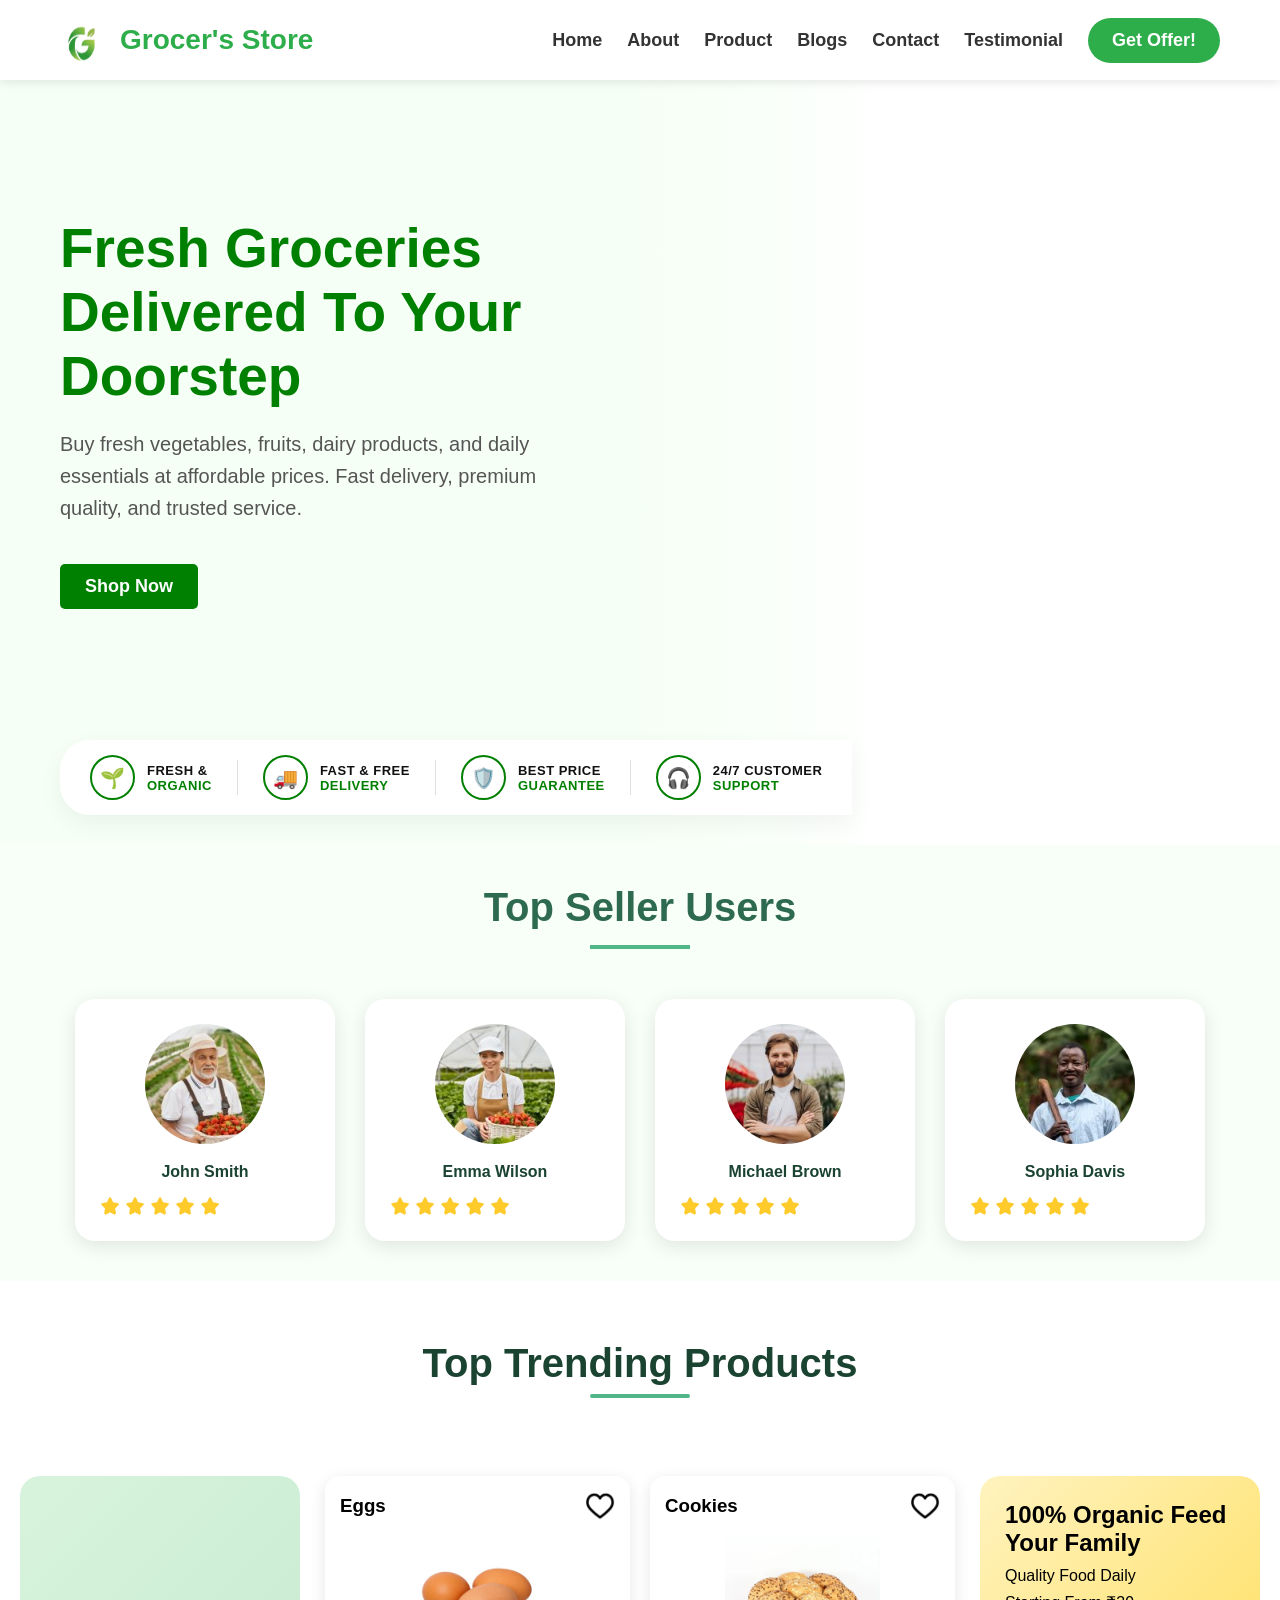
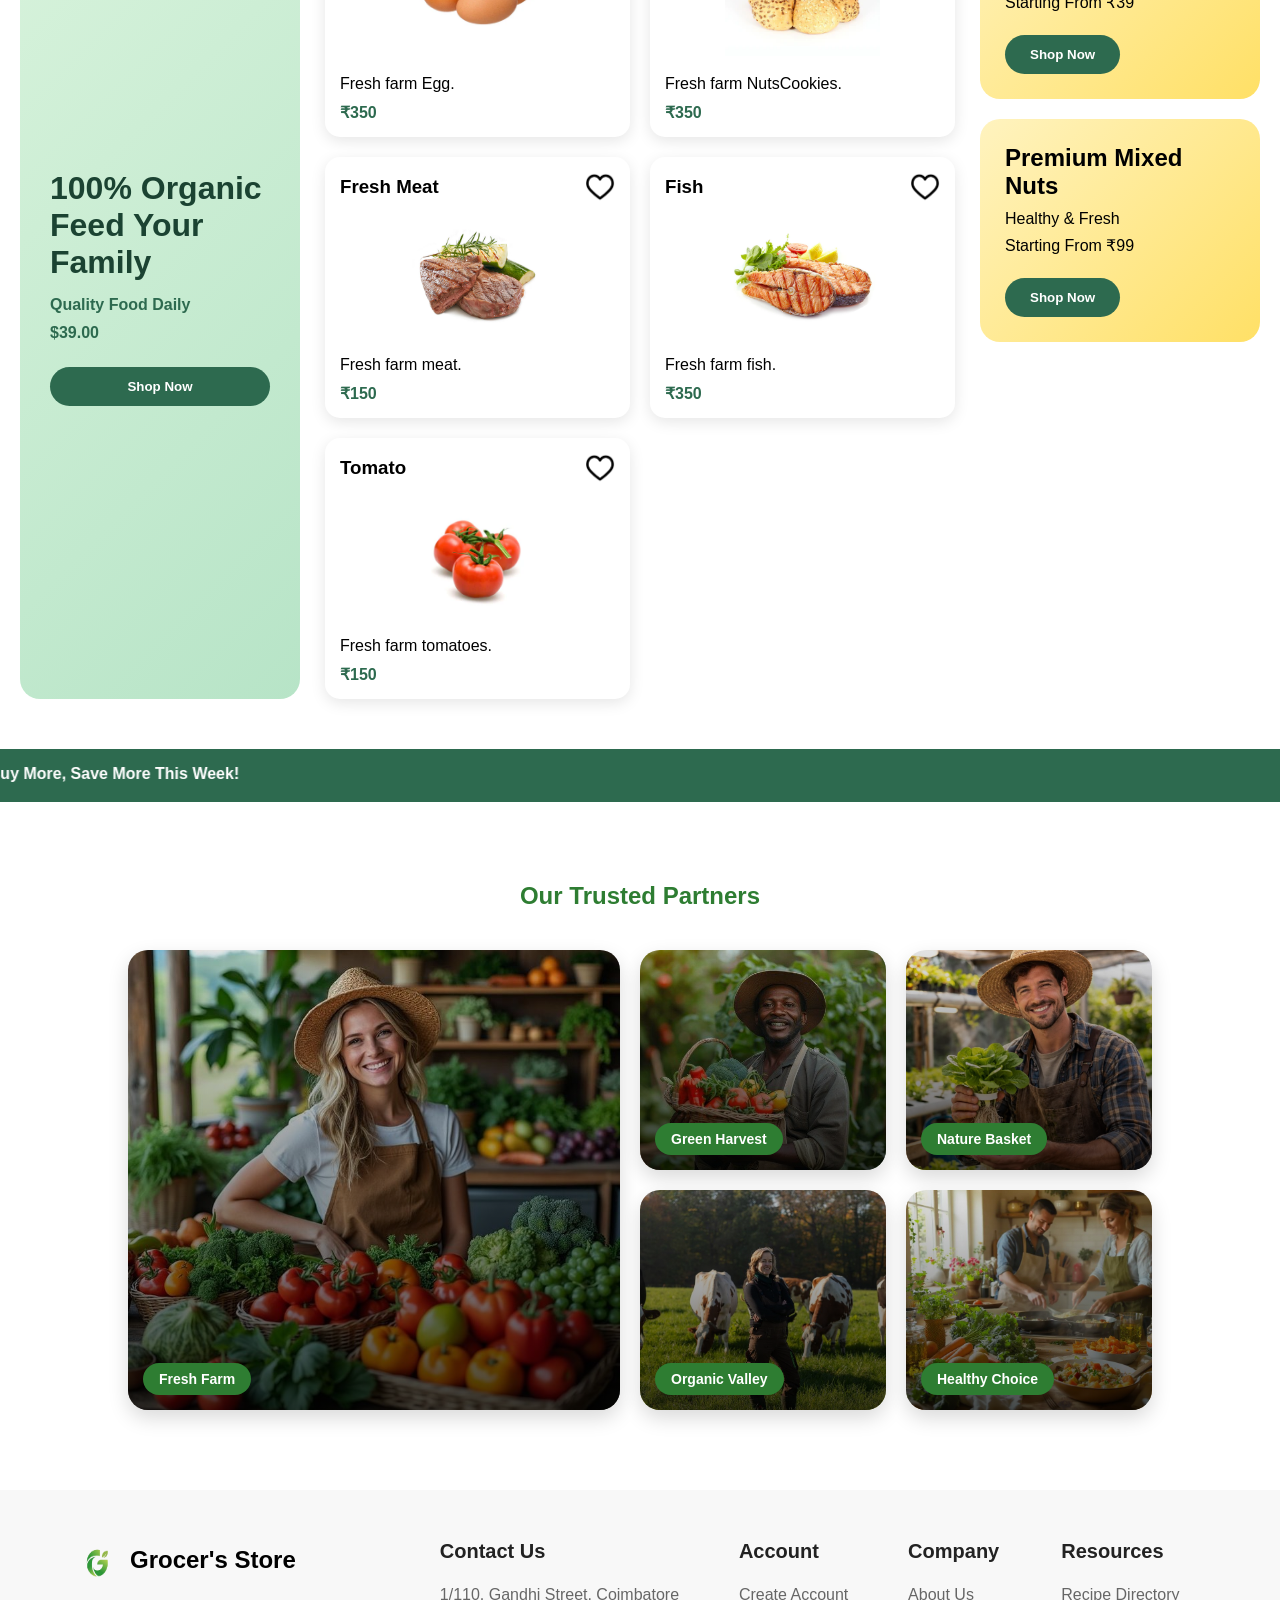
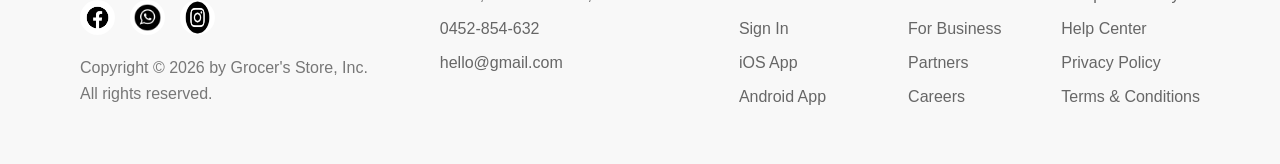
==== index.html @ a4f0f4b3 "first commit" ====
<!DOCTYPE html>
<html lang="en">
<head>
    <meta charset="UTF-8">
    <meta name="viewport" content="width=device-width, initial-scale=1.0">
    <title>Grocer's Store - Fresh Groceries</title>
    <link rel="stylesheet" href="./home.css">
    <link rel="icon" href="./images/logo.png">
    <link href="https://unpkg.com/aos@2.3.1/dist/aos.css" rel="stylesheet">
    <link rel="stylesheet" href="https://cdnjs.cloudflare.com/ajax/libs/animate.css/4.1.1/animate.min.css"/>
</head>
<body>

    <div class="container1">
        <div class="row1">
            <img src="./images/logo.png" alt="Logo">
            <div class="logoText">Grocer's Store</div>
        </div>

        <div class="row2">
            <a href="#home">Home</a>
            <a href="about.html">About</a>
            <a href="product.html">Product</a>
            <a href="./blog.html">Blogs</a>
            <a href="./contact.html">Contact</a>
            <a href="./testimonial.html">Testimonial</a>
            <a href="./offer.html" class="order-btn">Get Offer!</a>
        </div>
    </div>

    <section class="home" id="home">
        <div class="home-content">
            <h1 class="animate__animated animate__zoomIn">Fresh Groceries Delivered To Your Doorstep</h1>
            <p class="animate__animated animate__zoomIn">
                Buy fresh vegetables, fruits, dairy products, and daily essentials
                at affordable prices. Fast delivery, premium quality, and trusted service.
            </p>
            <button class="shop-btn animate__animated animate__zoomIn">Shop Now</button>
        </div>

        <div class="features-container animate__animated animate__zoomIn">
            <div class="feature-item">
                <div class="feature-icon">🌱</div>
                <div class="feature-text">
                    <h3>FRESH &</h3>
                    <p>ORGANIC</p>
                </div>
            </div>

            <div class="feature-divider"></div>

            <div class="feature-item">
                <div class="feature-icon">🚚</div>
                <div class="feature-text">
                    <h3>FAST & FREE</h3>
                    <p>DELIVERY</p>
                </div>
            </div>

            <div class="feature-divider"></div>

            <div class="feature-item">
                <div class="feature-icon">🛡️</div>
                <div class="feature-text">
                    <h3>BEST PRICE</h3>
                    <p>GUARANTEE</p>
                </div>
            </div>

            <div class="feature-divider"></div>

            <div class="feature-item">
                <div class="feature-icon">🎧</div>
                <div class="feature-text">
                    <h3>24/7 CUSTOMER</h3>
                    <p>SUPPORT</p>
                </div>
            </div>
        </div>
    </section>

    <section class="topSeller" data-aos="fade-up" data-aos-anchor-placement="top-bottom">
        <h2>Top Seller Users</h2>
        <hr>

        <div class="cards animate__animated animate__heartBeat">
            <div class="topSellerCard">
                <img src="./images/cropped-team_1.jpg" alt="John">
                <h4>John Smith</h4>
                <span>
                    <img src="./images/star.png" alt="star"><img src="./images/star.png" alt="star"><img src="./images/star.png" alt="star"><img src="./images/star.png" alt="star"><img src="./images/star.png" alt="star">
                </span>
            </div>

            <div class="topSellerCard">
                <img src="./images/cropped-team_2.jpg" alt="Emma">
                <h4>Emma Wilson</h4>
                <span>
                    <img src="./images/star.png" alt="star"><img src="./images/star.png" alt="star"><img src="./images/star.png" alt="star"><img src="./images/star.png" alt="star"><img src="./images/star.png" alt="star">
                </span>
            </div>

            <div class="topSellerCard">
                <img src="./images/cropped-team_3.jpg" alt="Michael">
                <h4>Michael Brown</h4>
                <span>
                    <img src="./images/star.png" alt="star"><img src="./images/star.png" alt="star"><img src="./images/star.png" alt="star"><img src="./images/star.png" alt="star"><img src="./images/star.png" alt="star">
                </span>
            </div>

            <div class="topSellerCard">
                <img src="./images/cropped-team_5.jpg" alt="Sophia">
                <h4>Sophia Davis</h4>
                <span>
                    <img src="./images/star.png" alt="star"><img src="./images/star.png" alt="star"><img src="./images/star.png" alt="star"><img src="./images/star.png" alt="star"><img src="./images/star.png" alt="star">
                </span>
            </div>
        </div>
    </section>

    <div class="trendingTitle" data-aos="fade-up" data-aos-anchor-placement="top-bottom">Top trending products</div>

    <section class="grid" data-aos="fade-up" data-aos-anchor-placement="top-bottom">
        <div>
           <h4>100% Organic Feed Your Family</h4>
           <span>Quality Food Daily</span>
           <span>$39.00</span>
           <button>Shop Now</button>
        </div>

        <div>
            <div class="productCards">
                <div class="card">
                    <div class="cardHeader">
                        <h3>Eggs</h3>
                        <img src="./images/like.png" alt="wishlist" width="30">
                    </div>
                    <img src="./images/egg.webp" alt="Eggs" class="productImg">
                    <p>Fresh farm Egg.</p>
                    <h4>₹350</h4>
                </div>
                
                <div class="card">
                    <div class="cardHeader">
                        <h3>Cookies</h3>
                        <img src="./images/like.png" alt="wishlist" width="30">
                    </div>
                    <img src="./images/NutsCookies.webp" alt="Cookies" class="productImg">
                    <p>Fresh farm NutsCookies.</p>
                    <h4>₹350</h4>
                </div>
                
                <div class="card">
                    <div class="cardHeader">
                        <h3>Fresh Meat</h3>
                        <img src="./images/like.png" alt="wishlist" width="30">
                    </div>
                    <img src="./images/meat.webp" alt="Meat" class="productImg">
                    <p>Fresh farm meat.</p>
                    <h4>₹150</h4>
                </div>
                
                <div class="card">
                    <div class="cardHeader">
                        <h3>Fish</h3>
                        <img src="./images/like.png" alt="wishlist" width="30">
                    </div>
                    <img src="./images/fish.webp" alt="Fish" class="productImg">
                    <p>Fresh farm fish.</p>
                    <h4>₹350</h4>
                </div>
                
                <div class="card">
                    <div class="cardHeader">
                        <h3>Tomato</h3>
                        <img src="./images/like.png" alt="wishlist" width="30">
                    </div>
                    <img src="./images/Tomato1.webp" alt="Tomato" class="productImg">
                    <p>Fresh farm tomatoes.</p>
                    <h4>₹150</h4>
                </div>
            </div>
        </div>

        <div>
            <div class="offerBanner offer1">
                <h4>100% Organic Feed Your Family</h4>
                <span>Quality Food Daily</span>
                <span>Starting From ₹39</span>
                <button>Shop Now</button>
            </div>

            <div class="offerBanner offer2">
                <h4>Premium Mixed Nuts</h4>
                <span>Healthy & Fresh</span>
                <span>Starting From ₹99</span>
                <button>Shop Now</button>
            </div>
        </div>
    </section>

    <section class="offerTicker">
        <marquee scrollamount="10" direction="right">
             ✦ Get 20% OFF on Fresh Vegetables | ✦ Free Delivery on Orders Above ₹999 | ✦ Daily Fresh Dairy Products Available | ✦ Buy More, Save More This Week!
        </marquee>
    </section>

   <section class="partners" data-aos="fade-up" data-aos-anchor-placement="top-bottom">
    <h2>Our Trusted Partners</h2>

    <div class="partnerGrid">

        <div class="partnerCard large">
            <img src="./images/farm1.jpg" alt="">
            <div class="badge"> Fresh Farm</div>
        </div>

        <div class="partnerCard">
            <img src="./images/farm4.jpg" alt="">
            <div class="badge"> Green Harvest</div>
        </div>

        <div class="partnerCard">
            <img src="./images/farm2.jpg" alt="">
            <div class="badge"> Nature Basket</div>
        </div>

        <div class="partnerCard">
            <img src="./images/farm3.jpg" alt="">
            <div class="badge"> Organic Valley</div>
        </div>

        <div class="partnerCard">
            <img src="./images/farm5.jpg" alt="">
            <div class="badge"> Healthy Choice</div>
        </div>

    </div>
</section>

    <section class="foot">
        <div>
            <div class="footerLogo">
                <img src="./images/logo.png" alt="App Logo" width="40" height="40">
                <span>Grocer's Store</span>
            </div>
            <div class="groupLogo">
                <img src="./images/fb.jpg" alt="Facebook">
                <img src="./images/wa.jpg" alt="WhatsApp">
                <img src="./images/insta.jpg" alt="Instagram">
            </div>
            <div class="copyright">
                Copyright © 2026 by Grocer's Store, Inc. All rights reserved.
            </div>
        </div>

        <div class="footer-content">
            <h3>Contact Us</h3>
            <ul>
                <li>1/110, Gandhi Street, Coimbatore</li>
                <li>0452-854-632</li>
                <li>hello@gmail.com</li>
            </ul>
        </div>

        <div class="footer-content">
            <h3>Account</h3>
            <ul>
                <li>Create Account</li>
                <li>Sign In</li>
                <li>iOS App</li>
                <li>Android App</li>
            </ul>
        </div>

        <div class="footer-content">
            <h3>Company</h3>
            <ul>
                <li id="about">About Us</li>
                <li id="business">For Business</li>
                <li id="partners">Partners</li>
                <li id="careers">Careers</li>
            </ul>
        </div>

        <div class="footer-content">
            <h3>Resources</h3>
            <ul>
                <li>Recipe Directory</li>
                <li>Help Center</li>
                <li>Privacy Policy</li>
                <li>Terms & Conditions</li>
            </ul>
        </div>
    </section>

    <script src="https://unpkg.com/aos@2.3.1/dist/aos.js"></script>
    <script>
        AOS.init({
            duration: 1000,
            once: true      
        });
    </script>
</body>
</html>
---- home.css ----
*{
            margin:0;
            padding:0;
            box-sizing:border-box;
        }

        body{
            font-family:Arial, Helvetica, sans-serif;
        }

        /* Navbar */

       .container1{
    display: flex;
    justify-content: space-between;
    align-items: center;
    padding: 15px 60px;
    background-color: white;
    box-shadow: 0 2px 10px rgba(0,0,0,0.1);
    position: sticky;
    top: 0;
    z-index: 1000;
}

.row1{
    display: flex;
    align-items: center;
    gap: 10px;
}

.row1 img{
    width: 50px;
    height: 50px;
}

.logoText{
    font-size: 28px;
    font-weight: bold;
    color: #2EAD4B;
}

.row2{
    display: flex;
    align-items: center;
    gap: 25px;
}

/* Navigation Links */

.row2 a{
    text-decoration: none;
    color: #333;
    font-size: 18px;
    font-weight: 600;
    transition: .3s;
}

.row2 a:hover{
    color: #2EAD4B;
}
 
.order-btn{
    padding: 12px 24px;
    background: #2EAD4B;
    color: white !important;
    border-radius: 30px;
    font-size: 16px;
    font-weight: 600;
    transition: .3s;
}

.order-btn:hover{
    background: #23893a;
    color: white !important;
    transform: translateY(-2px);
}
/* home section */
.home {
    position: relative;
    display: flex;
    align-items: center;
    padding: 80px 60px 140px 60px;
    min-height: 85vh;
    background: linear-gradient(to right, 
        #f5fff5 0%, 
        #f5fff5 45%, 
        rgba(245, 255, 245, 0.8) 55%, 
        transparent 70%
    ), 
    url('./images/homeBackgroundImages.png') no-repeat right center;
    background-size: cover;
}

.home-content {
    width: 45%; 
    z-index: 2;
    margin-bottom: 40px;
}

.home-content h1 {
    font-size: 55px;
    color: green;
    margin-bottom: 20px;
    font-weight: 700;
}

.home-content p {
    font-size: 20px;
    line-height: 1.6;
    color: #555;
    margin-bottom: 25px;
}

.shop-btn {
    padding: 12px 25px;
    background-color: green;
    color: white;
    border: none;
    border-radius: 5px;
    font-size: 18px;
    cursor: pointer;
    transition: background-color 0.3s ease;
}

.shop-btn:hover {
    background-color: darkgreen;
}

/* --- Features Bar Styles --- */
.features-container {
    position: absolute;
    bottom: 30px;
    left: 60px;
    display: flex;
    align-items: center;
    background: rgba(255, 255, 255, 0.85); 
    backdrop-filter: blur(5px);
    border-radius: 30px 0 0 30px; 
    padding: 15px 30px;
    box-shadow: 0 8px 24px rgba(0, 0, 0, 0.05);
    z-index: 3;
}

.feature-item {
    display: flex;
    align-items: center;
    gap: 12px;
}

.feature-icon {
    width: 45px;
    height: 45px;
    border: 2px solid green;
    border-radius: 50%;
    display: flex;
    justify-content: center;
    align-items: center;
    font-size: 20px;
    color: green;
    background-color: #fff;
}

.feature-text h3 {
    font-size: 13px;
    font-weight: 800;
    color: #111;
    margin: 0;
    letter-spacing: 0.5px;
}

.feature-text p {
    font-size: 13px;
    font-weight: 600;
    color: green;
    margin: 0;
    letter-spacing: 0.5px;
}

.feature-divider {
    width: 1px;
    height: 35px;
    background-color: #e0e0e0;
    margin: 0 25px;
}

/*  Responsive Adjustments */
@media (max-width: 991px) {
    .home {
        padding: 60px 20px;
        justify-content: center;
        text-align: center;
        flex-direction: column;
        background: linear-gradient(to bottom, 
            rgba(245, 255, 245, 0.95) 0%, 
            rgba(245, 255, 245, 0.85) 80%, 
            rgba(245, 255, 245, 0.5) 100%
        ), 
        url('./images/homeBackgroundImages.png') no-repeat center center;
    }
    
    .home-content {
        width: 100%;
        max-width: 600px;
    }

    .features-container {
        position: static;
        margin-top: 40px;
        flex-wrap: wrap;
        justify-content: center;
        gap: 20px;
        border-radius: 15px;
        padding: 20px;
    }

    .feature-divider {
        display: none; 
    }
}/* Top seller Section  */
.topSeller{
    padding: 40px 20px;
    text-align: center;
    background: #f8fff8;
}

.topSeller h2{
    font-size: 2.5rem;
    color: #2d6a4f;
    margin-bottom: 15px;
}

.topSeller hr{
    width: 100px;
    height: 4px;
    border: none;
    background: #52b788;
    margin: 0 auto 50px;
}

.cards{
    display: flex;
    justify-content: center;
    gap: 30px;
    flex-wrap: wrap;
}

.topSellerCard{
    width: 260px;
    background: white;
    padding: 25px;
    border-radius: 20px;
    box-shadow: 0 5px 20px rgba(0,0,0,0.1);
    transition: 0.3s;
}

.topSellerCard:hover{
    transform: translateY(-10px);
}

.topSellerCard img{
    width: 120px;
    height: 120px;
    border-radius: 50%;
    object-fit: cover;
}

.topSellerCard h4{
    margin: 15px 0;
    color: #1b4332;
}

.topSellerCard span{
    display: flex;
    flex-direction: row;
    gap: 5px;
}

.topSellerCard span img{
    width: 20px;
    height: 20px;
}

/* trending products */
.grid{
    display: grid;
    grid-template-columns: 280px 1fr 280px;
    gap: 25px;
    padding: 50px 20px;
    max-width: 1400px;
    margin: auto;
}

/* Left Banner */
.grid > div:first-child{
    background: linear-gradient(135deg,#d8f3dc,#b7e4c7);
    border-radius: 20px;
    padding: 30px;
    display: flex;
    flex-direction: column;
    justify-content: center;
}

.grid > div:first-child h4{
    font-size: 2rem;
    color: #1b4332;
    margin-bottom: 15px;
}

.grid > div:first-child span{
    display: block;
    margin-bottom: 10px;
    color: #2d6a4f;
    font-weight: 600;
}

/* Product Grid */
.productCards{
    display: grid;
    grid-template-columns: repeat(auto-fit,minmax(220px,1fr));
    gap: 20px;
}

.card{
    background: white;
    border-radius: 15px;
    padding: 15px;
    box-shadow: 0 4px 15px rgba(0,0,0,.1);
    transition: .3s;
}

.card:hover{
    transform: translateY(-5px);
}

.cardHeader{
    display: flex;
    justify-content: space-between;
    align-items: center;
}

.productImg{
    width: 100%;
    height: 120px;
    object-fit: contain;
    margin: 15px 0;
}

.card h4{
    color: #2d6a4f;
    margin-top: 10px;
}

/* Right Offers */
.grid > div:last-child{
    display: flex;
    flex-direction: column;
    gap: 20px;
}

.grid > div:last-child > div{
    background: linear-gradient(135deg,#fff3bf,#ffe066);
    padding: 25px;
    border-radius: 20px;
}

.grid > div:last-child h4{
    font-size: 1.5rem;
    margin-bottom: 10px;
}

.grid > div:last-child span{
    display: block;
    margin-bottom: 8px;
}

/* Buttons */
button{
    margin-top: 15px;
    padding: 12px 25px;
    border: none;
    background: #2d6a4f;
    color: white;
    border-radius: 30px;
    cursor: pointer;
    font-weight: 600;
}

button:hover{
    background: #40916c;
}

.trendingTitle{
    font-size: 2.5rem;
    font-weight: 700;
    color: #1b4332;
    text-align: center;
    margin: 60px 0 40px;
    position: relative;
    text-transform: capitalize;
}

.trendingTitle::after{
    content: "";
    width: 100px;
    height: 4px;
    background: #52b788;
    position: absolute;
    bottom: -12px;
    left: 50%;
    transform: translateX(-50%);
    border-radius: 10px;
}

/* Responsive */
@media(max-width:1200px){
    .grid{
        grid-template-columns: 1fr;
    }
}


/* co-partner design */
.offerTicker{
    background: #2d6a4f;
    color: white;
    padding: 15px 0;
    font-size: 1rem;
    font-weight: 600;
}

.partners{
    padding:80px 10%;
}

.partners h2{
    text-align:center;
    margin-bottom:40px;
    color:#2e7d32;
}

.partnerGrid{
    display:grid;
    grid-template-columns:2fr 1fr 1fr;
    grid-template-rows:220px 220px;
    gap:20px;
}

.partnerCard{
    position:relative;
    overflow:hidden;
    border-radius:20px;
    box-shadow:0 8px 20px rgba(0,0,0,.15);
    cursor:pointer;
}

.partnerCard.large{
    grid-row:span 2;
}

.partnerCard img{
    width:100%;
    height:100%;
    object-fit:cover;
    transition:.4s;
}

.partnerCard:hover img{
    transform:scale(1.08);
}

.partnerCard::before{
    content:"";
    position:absolute;
    inset:0;
    background:linear-gradient(
        to top,
        rgba(0,0,0,.7),
        rgba(0,0,0,.1)
    );
}

.badge{
    position:absolute;
    bottom:15px;
    left:15px;
    background:#2e7d32;
    color:white;
    padding:8px 16px;
    border-radius:30px;
    font-size:14px;
    font-weight:600;
    z-index:2;
}

@media(max-width:768px){
    .partnerGrid{
        grid-template-columns:1fr;
        grid-template-rows:auto;
    }

    .partnerCard,
    .partnerCard.large{
        height:250px;
        grid-row:auto;
    }
}
/* Footer */

.foot{
    display: flex;
    justify-content: space-between;
    flex-wrap: wrap;
    gap: 40px;
    padding: 50px 80px;
    background-color: #f8f8f8;
}

.footerLogo{
    display: flex;
    align-items: center;
    gap: 10px;
    font-size: 24px;
    font-weight: bold;
    margin-bottom: 20px;
}

.groupLogo{
    display: flex;
    gap: 15px;
    margin-bottom: 20px;
}

.groupLogo img{
    width: 35px;
    height: 35px;
    border-radius: 50%;
    cursor: pointer;
    transition: .3s;
}

.groupLogo img:hover{
    transform: scale(1.1);
}

.footer-content h3{
    margin-bottom: 15px;
    font-size: 20px;
    color: #222;
}

.footer-content ul{
    padding: 0;
}

.footer-content ul li{
    list-style: none;
    padding: 8px 0;
    color: #666;
    cursor: pointer;
    transition: .3s;
}

.footer-content ul li:hover{
    color: #2EAD4B;
}

.copyright{
    color: #777;
    max-width: 300px;
    line-height: 1.6;
}

hr{
    border: none;
    border-top: 1px solid #ddd;
    margin-top: 50px;
}
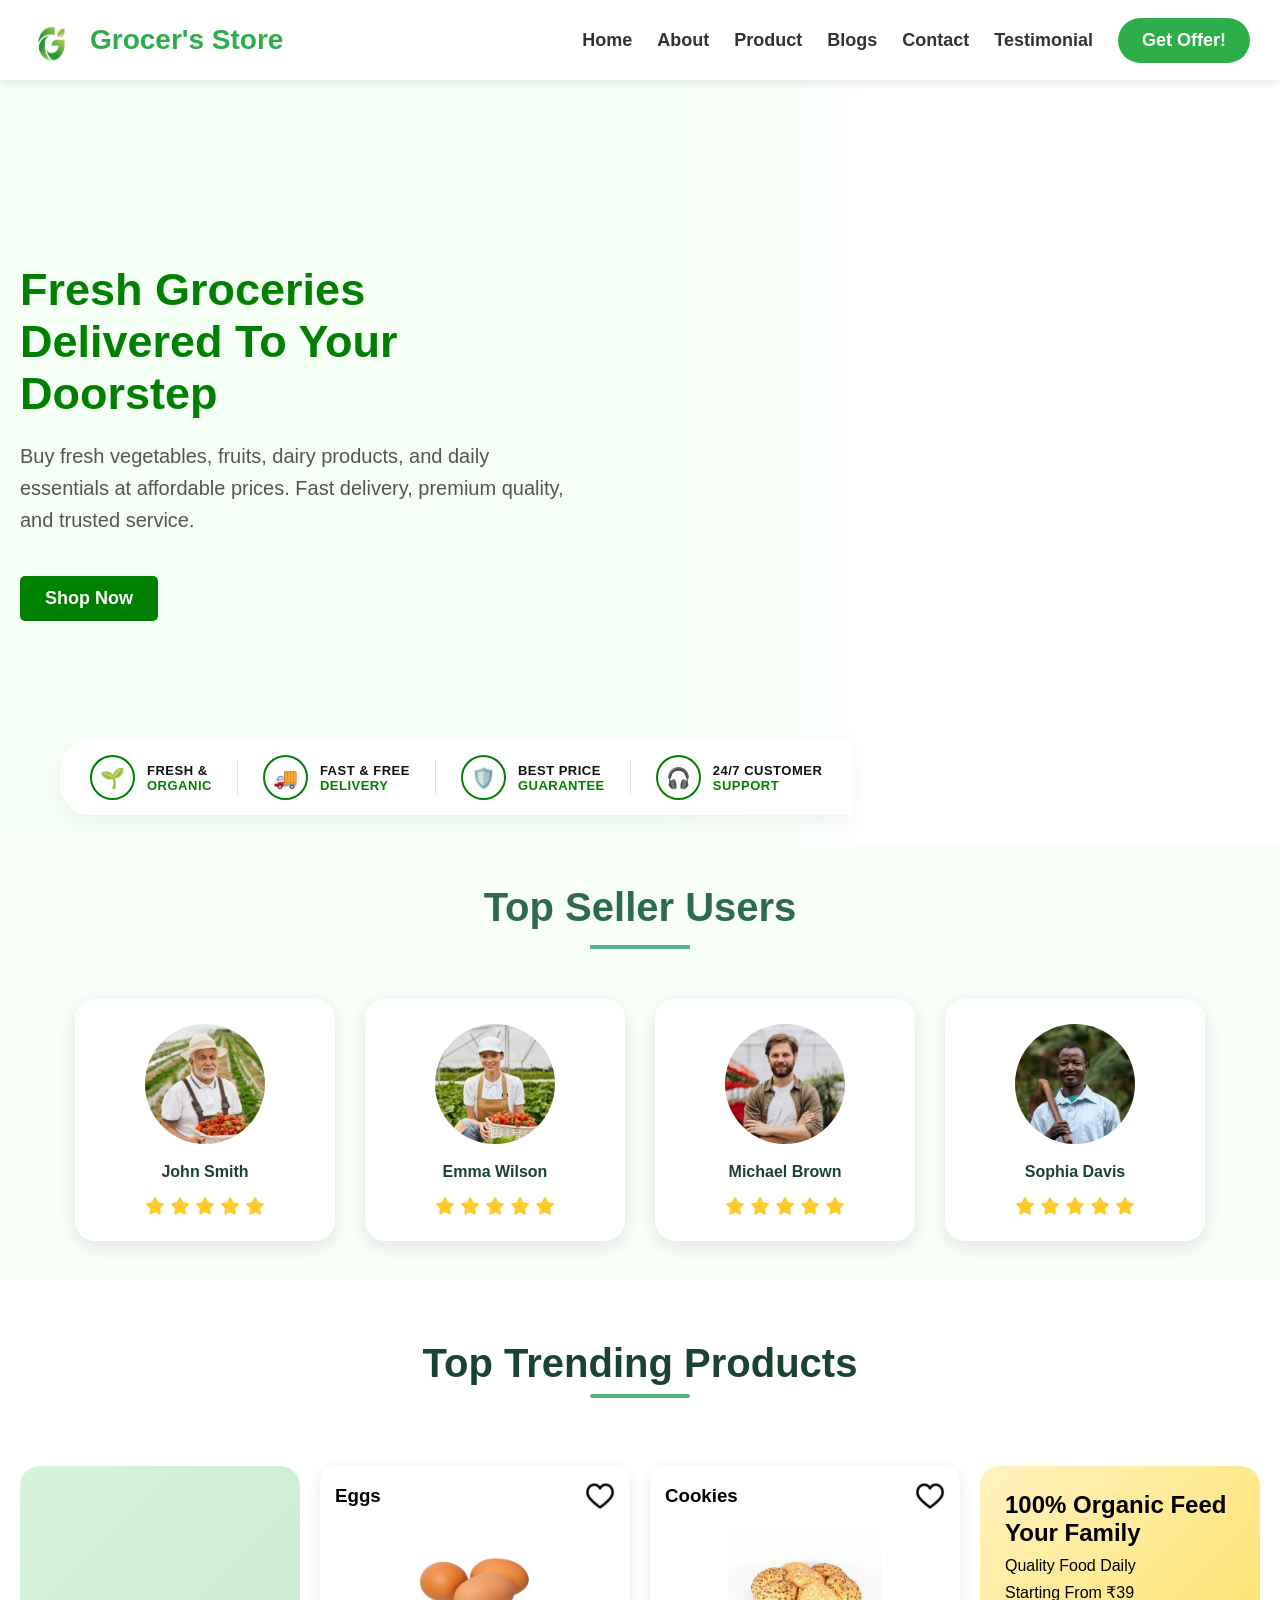
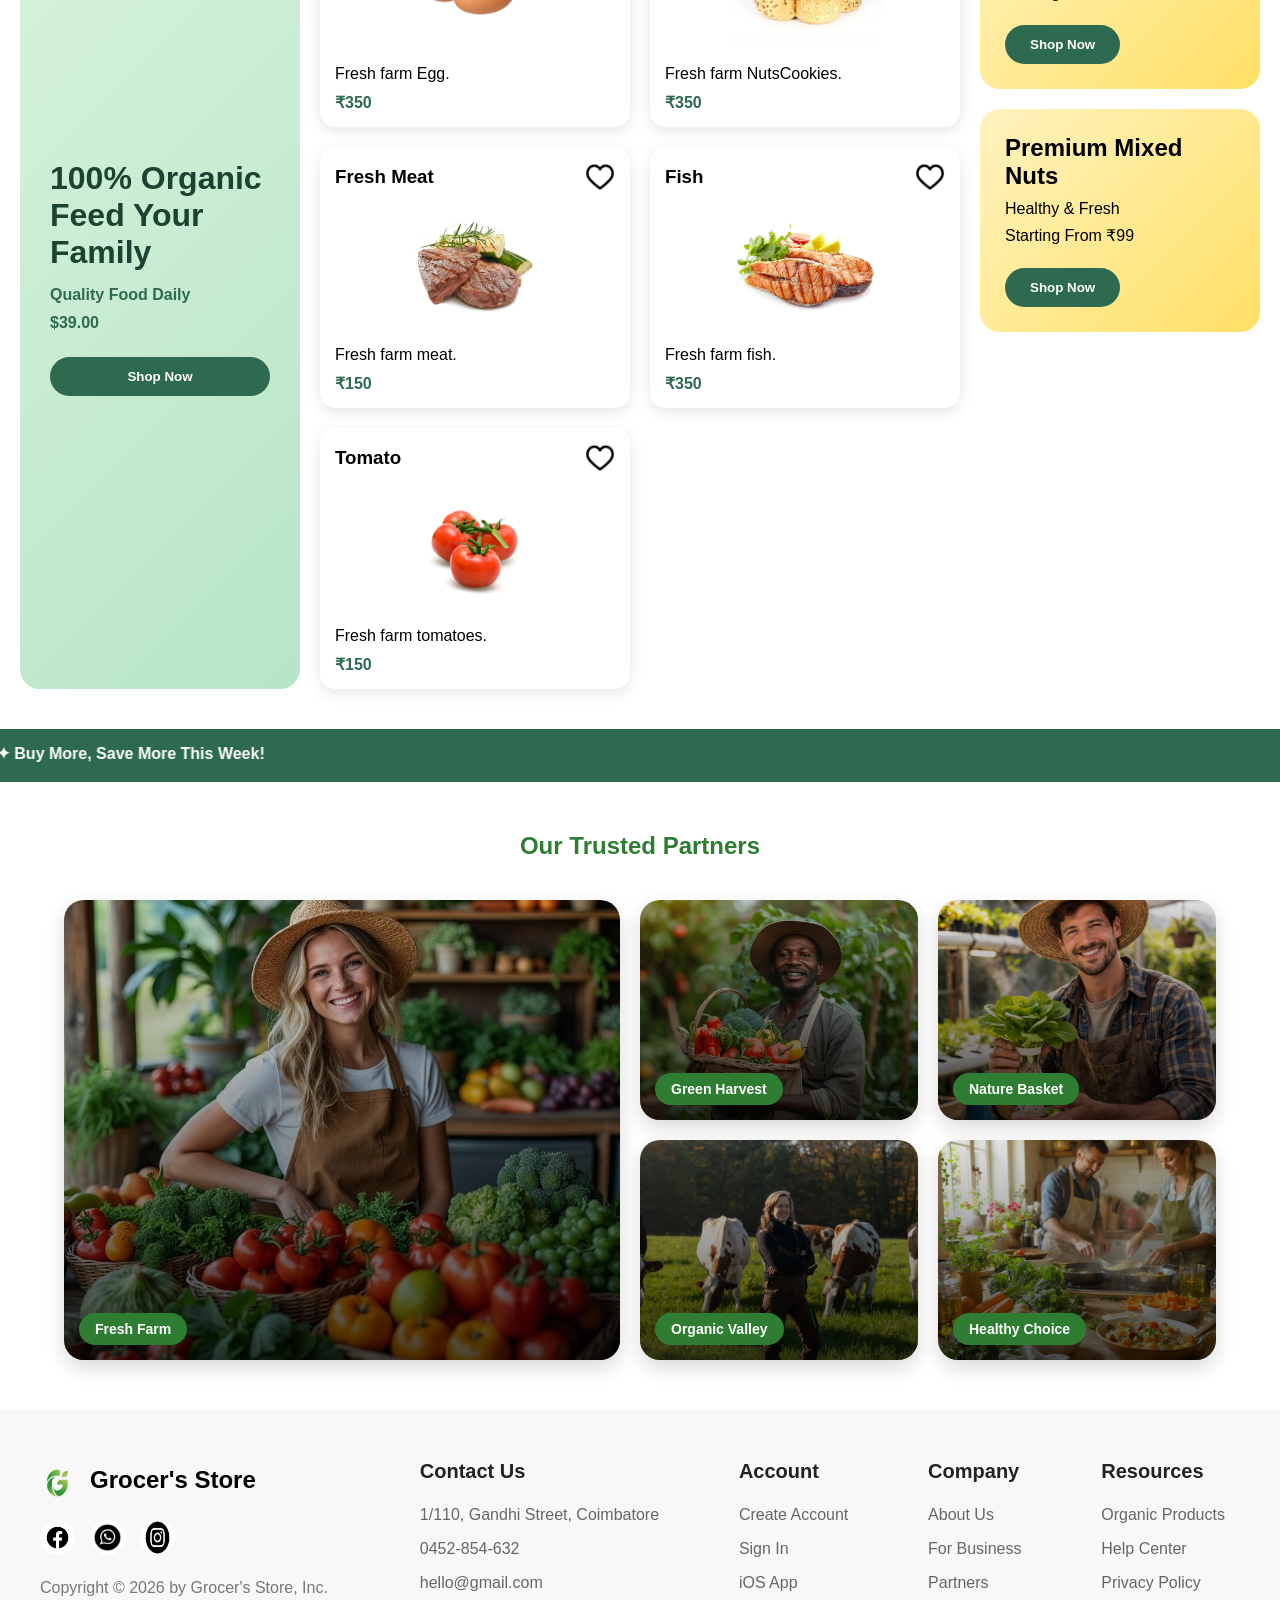
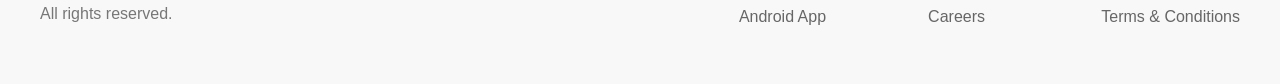
==== commit 0b1ad1d4: "Refactor testimonial page layout and styles; add mobile navigation toggle functionality - Updated te" ====
--- a/index.html
+++ b/index.html
@@ -1,5 +1,6 @@
 <!DOCTYPE html>
 <html lang="en">
+
 <head>
     <meta charset="UTF-8">
     <meta name="viewport" content="width=device-width, initial-scale=1.0">
@@ -7,8 +8,9 @@
     <link rel="stylesheet" href="./home.css">
     <link rel="icon" href="./images/logo.png">
     <link href="https://unpkg.com/aos@2.3.1/dist/aos.css" rel="stylesheet">
-    <link rel="stylesheet" href="https://cdnjs.cloudflare.com/ajax/libs/animate.css/4.1.1/animate.min.css"/>
+    <link rel="stylesheet" href="https://cdnjs.cloudflare.com/ajax/libs/animate.css/4.1.1/animate.min.css" />
 </head>
+
 <body>
 
     <div class="container1">
@@ -16,6 +18,8 @@
             <img src="./images/logo.png" alt="Logo">
             <div class="logoText">Grocer's Store</div>
         </div>
+
+        <div class="menu-btn" id="menuBtn">☰</div>
 
         <div class="row2">
             <a href="#home">Home</a>
@@ -88,7 +92,9 @@
                 <img src="./images/cropped-team_1.jpg" alt="John">
                 <h4>John Smith</h4>
                 <span>
-                    <img src="./images/star.png" alt="star"><img src="./images/star.png" alt="star"><img src="./images/star.png" alt="star"><img src="./images/star.png" alt="star"><img src="./images/star.png" alt="star">
+                    <img src="./images/star.png" alt="star"><img src="./images/star.png" alt="star"><img
+                        src="./images/star.png" alt="star"><img src="./images/star.png" alt="star"><img
+                        src="./images/star.png" alt="star">
                 </span>
             </div>
 
@@ -96,7 +102,9 @@
                 <img src="./images/cropped-team_2.jpg" alt="Emma">
                 <h4>Emma Wilson</h4>
                 <span>
-                    <img src="./images/star.png" alt="star"><img src="./images/star.png" alt="star"><img src="./images/star.png" alt="star"><img src="./images/star.png" alt="star"><img src="./images/star.png" alt="star">
+                    <img src="./images/star.png" alt="star"><img src="./images/star.png" alt="star"><img
+                        src="./images/star.png" alt="star"><img src="./images/star.png" alt="star"><img
+                        src="./images/star.png" alt="star">
                 </span>
             </div>
 
@@ -104,7 +112,9 @@
                 <img src="./images/cropped-team_3.jpg" alt="Michael">
                 <h4>Michael Brown</h4>
                 <span>
-                    <img src="./images/star.png" alt="star"><img src="./images/star.png" alt="star"><img src="./images/star.png" alt="star"><img src="./images/star.png" alt="star"><img src="./images/star.png" alt="star">
+                    <img src="./images/star.png" alt="star"><img src="./images/star.png" alt="star"><img
+                        src="./images/star.png" alt="star"><img src="./images/star.png" alt="star"><img
+                        src="./images/star.png" alt="star">
                 </span>
             </div>
 
@@ -112,7 +122,9 @@
                 <img src="./images/cropped-team_5.jpg" alt="Sophia">
                 <h4>Sophia Davis</h4>
                 <span>
-                    <img src="./images/star.png" alt="star"><img src="./images/star.png" alt="star"><img src="./images/star.png" alt="star"><img src="./images/star.png" alt="star"><img src="./images/star.png" alt="star">
+                    <img src="./images/star.png" alt="star"><img src="./images/star.png" alt="star"><img
+                        src="./images/star.png" alt="star"><img src="./images/star.png" alt="star"><img
+                        src="./images/star.png" alt="star">
                 </span>
             </div>
         </div>
@@ -122,10 +134,10 @@
 
     <section class="grid" data-aos="fade-up" data-aos-anchor-placement="top-bottom">
         <div>
-           <h4>100% Organic Feed Your Family</h4>
-           <span>Quality Food Daily</span>
-           <span>$39.00</span>
-           <button>Shop Now</button>
+            <h4>100% Organic Feed Your Family</h4>
+            <span>Quality Food Daily</span>
+            <span>$39.00</span>
+            <button>Shop Now</button>
         </div>
 
         <div>
@@ -139,7 +151,7 @@
                     <p>Fresh farm Egg.</p>
                     <h4>₹350</h4>
                 </div>
-                
+
                 <div class="card">
                     <div class="cardHeader">
                         <h3>Cookies</h3>
@@ -149,7 +161,7 @@
                     <p>Fresh farm NutsCookies.</p>
                     <h4>₹350</h4>
                 </div>
-                
+
                 <div class="card">
                     <div class="cardHeader">
                         <h3>Fresh Meat</h3>
@@ -159,7 +171,7 @@
                     <p>Fresh farm meat.</p>
                     <h4>₹150</h4>
                 </div>
-                
+
                 <div class="card">
                     <div class="cardHeader">
                         <h3>Fish</h3>
@@ -169,7 +181,7 @@
                     <p>Fresh farm fish.</p>
                     <h4>₹350</h4>
                 </div>
-                
+
                 <div class="card">
                     <div class="cardHeader">
                         <h3>Tomato</h3>
@@ -201,42 +213,43 @@
 
     <section class="offerTicker">
         <marquee scrollamount="10" direction="right">
-             ✦ Get 20% OFF on Fresh Vegetables | ✦ Free Delivery on Orders Above ₹999 | ✦ Daily Fresh Dairy Products Available | ✦ Buy More, Save More This Week!
+            ✦ Get 20% OFF on Fresh Vegetables | ✦ Free Delivery on Orders Above ₹999 | ✦ Daily Fresh Dairy Products
+            Available | ✦ Buy More, Save More This Week!
         </marquee>
     </section>
 
-   <section class="partners" data-aos="fade-up" data-aos-anchor-placement="top-bottom">
-    <h2>Our Trusted Partners</h2>
-
-    <div class="partnerGrid">
-
-        <div class="partnerCard large">
-            <img src="./images/farm1.jpg" alt="">
-            <div class="badge"> Fresh Farm</div>
-        </div>
-
-        <div class="partnerCard">
-            <img src="./images/farm4.jpg" alt="">
-            <div class="badge"> Green Harvest</div>
-        </div>
-
-        <div class="partnerCard">
-            <img src="./images/farm2.jpg" alt="">
-            <div class="badge"> Nature Basket</div>
-        </div>
-
-        <div class="partnerCard">
-            <img src="./images/farm3.jpg" alt="">
-            <div class="badge"> Organic Valley</div>
-        </div>
-
-        <div class="partnerCard">
-            <img src="./images/farm5.jpg" alt="">
-            <div class="badge"> Healthy Choice</div>
-        </div>
-
-    </div>
-</section>
+    <section class="partners" data-aos="fade-up" data-aos-anchor-placement="top-bottom">
+        <h2>Our Trusted Partners</h2>
+
+        <div class="partnerGrid">
+
+            <div class="partnerCard large">
+                <img src="./images/farm1.jpg" alt="">
+                <div class="badge"> Fresh Farm</div>
+            </div>
+
+            <div class="partnerCard">
+                <img src="./images/farm4.jpg" alt="">
+                <div class="badge"> Green Harvest</div>
+            </div>
+
+            <div class="partnerCard">
+                <img src="./images/farm2.jpg" alt="">
+                <div class="badge"> Nature Basket</div>
+            </div>
+
+            <div class="partnerCard">
+                <img src="./images/farm3.jpg" alt="">
+                <div class="badge"> Organic Valley</div>
+            </div>
+
+            <div class="partnerCard">
+                <img src="./images/farm5.jpg" alt="">
+                <div class="badge"> Healthy Choice</div>
+            </div>
+
+        </div>
+    </section>
 
     <section class="foot">
         <div>
@@ -286,7 +299,7 @@
         <div class="footer-content">
             <h3>Resources</h3>
             <ul>
-                <li>Recipe Directory</li>
+                <li>Organic Products</li>
                 <li>Help Center</li>
                 <li>Privacy Policy</li>
                 <li>Terms & Conditions</li>
@@ -298,8 +311,17 @@
     <script>
         AOS.init({
             duration: 1000,
-            once: true      
+            once: true
+        });
+
+        // Navbar Toggler
+        const menuBtn = document.getElementById('menuBtn');
+        const navLinks = document.querySelector('.row2');
+
+        menuBtn.addEventListener('click', () => {
+            navLinks.classList.toggle('active');
         });
     </script>
 </body>
+
 </html>
--- a/home.css
+++ b/home.css
@@ -1,577 +1,648 @@
- *{
-            margin:0;
-            padding:0;
-            box-sizing:border-box;
-        }
-
-        body{
-            font-family:Arial, Helvetica, sans-serif;
-        }
-
-        /* Navbar */
-
-       .container1{
-    display: flex;
-    justify-content: space-between;
-    align-items: center;
-    padding: 15px 60px;
-    background-color: white;
-    box-shadow: 0 2px 10px rgba(0,0,0,0.1);
-    position: sticky;
-    top: 0;
-    z-index: 1000;
-}
-
-.row1{
-    display: flex;
-    align-items: center;
-    gap: 10px;
-}
-
-.row1 img{
-    width: 50px;
-    height: 50px;
-}
-
-.logoText{
-    font-size: 28px;
-    font-weight: bold;
-    color: #2EAD4B;
-}
-
-.row2{
-    display: flex;
-    align-items: center;
-    gap: 25px;
-}
-
-/* Navigation Links */
-
-.row2 a{
-    text-decoration: none;
-    color: #333;
-    font-size: 18px;
-    font-weight: 600;
-    transition: .3s;
-}
-
-.row2 a:hover{
-    color: #2EAD4B;
-}
- 
-.order-btn{
-    padding: 12px 24px;
-    background: #2EAD4B;
-    color: white !important;
-    border-radius: 30px;
-    font-size: 16px;
-    font-weight: 600;
-    transition: .3s;
-}
-
-.order-btn:hover{
-    background: #23893a;
-    color: white !important;
-    transform: translateY(-2px);
-}
-/* home section */
-.home {
-    position: relative;
-    display: flex;
-    align-items: center;
-    padding: 80px 60px 140px 60px;
-    min-height: 85vh;
-    background: linear-gradient(to right, 
-        #f5fff5 0%, 
-        #f5fff5 45%, 
-        rgba(245, 255, 245, 0.8) 55%, 
-        transparent 70%
-    ), 
-    url('./images/homeBackgroundImages.png') no-repeat right center;
-    background-size: cover;
-}
-
-.home-content {
-    width: 45%; 
-    z-index: 2;
-    margin-bottom: 40px;
-}
-
-.home-content h1 {
-    font-size: 55px;
-    color: green;
-    margin-bottom: 20px;
-    font-weight: 700;
-}
-
-.home-content p {
-    font-size: 20px;
-    line-height: 1.6;
-    color: #555;
-    margin-bottom: 25px;
-}
-
-.shop-btn {
-    padding: 12px 25px;
-    background-color: green;
-    color: white;
-    border: none;
-    border-radius: 5px;
-    font-size: 18px;
-    cursor: pointer;
-    transition: background-color 0.3s ease;
-}
-
-.shop-btn:hover {
-    background-color: darkgreen;
-}
-
-/* --- Features Bar Styles --- */
-.features-container {
-    position: absolute;
-    bottom: 30px;
-    left: 60px;
-    display: flex;
-    align-items: center;
-    background: rgba(255, 255, 255, 0.85); 
-    backdrop-filter: blur(5px);
-    border-radius: 30px 0 0 30px; 
-    padding: 15px 30px;
-    box-shadow: 0 8px 24px rgba(0, 0, 0, 0.05);
-    z-index: 3;
-}
-
-.feature-item {
-    display: flex;
-    align-items: center;
-    gap: 12px;
-}
-
-.feature-icon {
-    width: 45px;
-    height: 45px;
-    border: 2px solid green;
-    border-radius: 50%;
-    display: flex;
-    justify-content: center;
-    align-items: center;
-    font-size: 20px;
-    color: green;
-    background-color: #fff;
-}
-
-.feature-text h3 {
-    font-size: 13px;
-    font-weight: 800;
-    color: #111;
-    margin: 0;
-    letter-spacing: 0.5px;
-}
-
-.feature-text p {
-    font-size: 13px;
-    font-weight: 600;
-    color: green;
-    margin: 0;
-    letter-spacing: 0.5px;
-}
-
-.feature-divider {
-    width: 1px;
-    height: 35px;
-    background-color: #e0e0e0;
-    margin: 0 25px;
-}
-
-/*  Responsive Adjustments */
-@media (max-width: 991px) {
-    .home {
-        padding: 60px 20px;
-        justify-content: center;
-        text-align: center;
-        flex-direction: column;
-        background: linear-gradient(to bottom, 
-            rgba(245, 255, 245, 0.95) 0%, 
-            rgba(245, 255, 245, 0.85) 80%, 
-            rgba(245, 255, 245, 0.5) 100%
-        ), 
-        url('./images/homeBackgroundImages.png') no-repeat center center;
-    }
-    
-    .home-content {
-        width: 100%;
-        max-width: 600px;
-    }
-
-    .features-container {
-        position: static;
-        margin-top: 40px;
-        flex-wrap: wrap;
-        justify-content: center;
-        gap: 20px;
-        border-radius: 15px;
-        padding: 20px;
-    }
-
-    .feature-divider {
-        display: none; 
-    }
-}/* Top seller Section  */
-.topSeller{
-    padding: 40px 20px;
-    text-align: center;
-    background: #f8fff8;
-}
-
-.topSeller h2{
-    font-size: 2.5rem;
-    color: #2d6a4f;
-    margin-bottom: 15px;
-}
-
-.topSeller hr{
-    width: 100px;
-    height: 4px;
-    border: none;
-    background: #52b788;
-    margin: 0 auto 50px;
-}
-
-.cards{
-    display: flex;
-    justify-content: center;
-    gap: 30px;
-    flex-wrap: wrap;
-}
-
-.topSellerCard{
-    width: 260px;
-    background: white;
-    padding: 25px;
-    border-radius: 20px;
-    box-shadow: 0 5px 20px rgba(0,0,0,0.1);
-    transition: 0.3s;
-}
-
-.topSellerCard:hover{
-    transform: translateY(-10px);
-}
-
-.topSellerCard img{
-    width: 120px;
-    height: 120px;
-    border-radius: 50%;
-    object-fit: cover;
-}
-
-.topSellerCard h4{
-    margin: 15px 0;
-    color: #1b4332;
-}
-
-.topSellerCard span{
-    display: flex;
-    flex-direction: row;
-    gap: 5px;
-}
-
-.topSellerCard span img{
-    width: 20px;
-    height: 20px;
-}
-
-/* trending products */
-.grid{
-    display: grid;
-    grid-template-columns: 280px 1fr 280px;
-    gap: 25px;
-    padding: 50px 20px;
-    max-width: 1400px;
-    margin: auto;
-}
-
-/* Left Banner */
-.grid > div:first-child{
-    background: linear-gradient(135deg,#d8f3dc,#b7e4c7);
-    border-radius: 20px;
-    padding: 30px;
-    display: flex;
-    flex-direction: column;
-    justify-content: center;
-}
-
-.grid > div:first-child h4{
-    font-size: 2rem;
-    color: #1b4332;
-    margin-bottom: 15px;
-}
-
-.grid > div:first-child span{
-    display: block;
-    margin-bottom: 10px;
-    color: #2d6a4f;
-    font-weight: 600;
-}
-
-/* Product Grid */
-.productCards{
-    display: grid;
-    grid-template-columns: repeat(auto-fit,minmax(220px,1fr));
-    gap: 20px;
-}
-
-.card{
-    background: white;
-    border-radius: 15px;
-    padding: 15px;
-    box-shadow: 0 4px 15px rgba(0,0,0,.1);
-    transition: .3s;
-}
-
-.card:hover{
-    transform: translateY(-5px);
-}
-
-.cardHeader{
-    display: flex;
-    justify-content: space-between;
-    align-items: center;
-}
-
-.productImg{
-    width: 100%;
-    height: 120px;
-    object-fit: contain;
-    margin: 15px 0;
-}
-
-.card h4{
-    color: #2d6a4f;
-    margin-top: 10px;
-}
-
-/* Right Offers */
-.grid > div:last-child{
-    display: flex;
-    flex-direction: column;
-    gap: 20px;
-}
-
-.grid > div:last-child > div{
-    background: linear-gradient(135deg,#fff3bf,#ffe066);
-    padding: 25px;
-    border-radius: 20px;
-}
-
-.grid > div:last-child h4{
-    font-size: 1.5rem;
-    margin-bottom: 10px;
-}
-
-.grid > div:last-child span{
-    display: block;
-    margin-bottom: 8px;
-}
-
-/* Buttons */
-button{
-    margin-top: 15px;
-    padding: 12px 25px;
-    border: none;
-    background: #2d6a4f;
-    color: white;
-    border-radius: 30px;
-    cursor: pointer;
-    font-weight: 600;
-}
-
-button:hover{
-    background: #40916c;
-}
-
-.trendingTitle{
-    font-size: 2.5rem;
-    font-weight: 700;
-    color: #1b4332;
-    text-align: center;
-    margin: 60px 0 40px;
-    position: relative;
-    text-transform: capitalize;
-}
-
-.trendingTitle::after{
-    content: "";
-    width: 100px;
-    height: 4px;
-    background: #52b788;
-    position: absolute;
-    bottom: -12px;
-    left: 50%;
-    transform: translateX(-50%);
-    border-radius: 10px;
-}
-
-/* Responsive */
-@media(max-width:1200px){
-    .grid{
-        grid-template-columns: 1fr;
-    }
-}
-
-
-/* co-partner design */
-.offerTicker{
-    background: #2d6a4f;
-    color: white;
-    padding: 15px 0;
-    font-size: 1rem;
-    font-weight: 600;
-}
-
-.partners{
-    padding:80px 10%;
-}
-
-.partners h2{
-    text-align:center;
-    margin-bottom:40px;
-    color:#2e7d32;
-}
-
-.partnerGrid{
-    display:grid;
-    grid-template-columns:2fr 1fr 1fr;
-    grid-template-rows:220px 220px;
-    gap:20px;
-}
-
-.partnerCard{
-    position:relative;
-    overflow:hidden;
-    border-radius:20px;
-    box-shadow:0 8px 20px rgba(0,0,0,.15);
-    cursor:pointer;
-}
-
-.partnerCard.large{
-    grid-row:span 2;
-}
-
-.partnerCard img{
-    width:100%;
-    height:100%;
-    object-fit:cover;
-    transition:.4s;
-}
-
-.partnerCard:hover img{
-    transform:scale(1.08);
-}
-
-.partnerCard::before{
-    content:"";
-    position:absolute;
-    inset:0;
-    background:linear-gradient(
-        to top,
-        rgba(0,0,0,.7),
-        rgba(0,0,0,.1)
-    );
-}
-
-.badge{
-    position:absolute;
-    bottom:15px;
-    left:15px;
-    background:#2e7d32;
-    color:white;
-    padding:8px 16px;
-    border-radius:30px;
-    font-size:14px;
-    font-weight:600;
-    z-index:2;
-}
-
-@media(max-width:768px){
-    .partnerGrid{
-        grid-template-columns:1fr;
-        grid-template-rows:auto;
-    }
-
-    .partnerCard,
-    .partnerCard.large{
-        height:250px;
-        grid-row:auto;
-    }
-}
-/* Footer */
-
-.foot{
-    display: flex;
-    justify-content: space-between;
-    flex-wrap: wrap;
-    gap: 40px;
-    padding: 50px 80px;
-    background-color: #f8f8f8;
-}
-
-.footerLogo{
-    display: flex;
-    align-items: center;
-    gap: 10px;
-    font-size: 24px;
-    font-weight: bold;
-    margin-bottom: 20px;
-}
-
-.groupLogo{
-    display: flex;
-    gap: 15px;
-    margin-bottom: 20px;
-}
-
-.groupLogo img{
-    width: 35px;
-    height: 35px;
-    border-radius: 50%;
-    cursor: pointer;
-    transition: .3s;
-}
-
-.groupLogo img:hover{
-    transform: scale(1.1);
-}
-
-.footer-content h3{
-    margin-bottom: 15px;
-    font-size: 20px;
-    color: #222;
-}
-
-.footer-content ul{
-    padding: 0;
-}
-
-.footer-content ul li{
-    list-style: none;
-    padding: 8px 0;
-    color: #666;
-    cursor: pointer;
-    transition: .3s;
-}
-
-.footer-content ul li:hover{
-    color: #2EAD4B;
-}
-
-.copyright{
-    color: #777;
-    max-width: 300px;
-    line-height: 1.6;
-}
-
-hr{
-    border: none;
-    border-top: 1px solid #ddd;
-    margin-top: 50px;
-}+ * {
+     margin: 0;
+     padding: 0;
+     box-sizing: border-box;
+ }
+
+ body {
+     font-family: Arial, Helvetica, sans-serif;
+ }
+
+ /* Navbar */
+
+ .container1 {
+     display: flex;
+     justify-content: space-between;
+     align-items: center;
+     padding: 15px 60px;
+     background-color: white;
+     box-shadow: 0 2px 10px rgba(0, 0, 0, 0.1);
+     position: sticky;
+     top: 0;
+     z-index: 1000;
+ }
+
+ .row1 {
+     display: flex;
+     align-items: center;
+     gap: 10px;
+ }
+
+ .row1 img {
+     width: 50px;
+     height: 50px;
+ }
+
+ .logoText {
+     font-size: 28px;
+     font-weight: bold;
+     color: #2EAD4B;
+ }
+
+ .row2 {
+     display: flex;
+     align-items: center;
+     gap: 25px;
+ }
+
+ .menu-btn {
+     display: none;
+     font-size: 30px;
+     cursor: pointer;
+     color: #2EAD4B;
+ }
+
+ /* Navigation Links */
+
+ .row2 a {
+     text-decoration: none;
+     color: #333;
+     font-size: 18px;
+     font-weight: 600;
+     transition: .3s;
+ }
+
+ .row2 a:hover {
+     color: #2EAD4B;
+ }
+
+ .order-btn {
+     padding: 12px 24px;
+     background: #2EAD4B;
+     color: white !important;
+     border-radius: 30px;
+     font-size: 16px;
+     font-weight: 600;
+     transition: .3s;
+ }
+
+ .order-btn:hover {
+     background: #23893a;
+     color: white !important;
+     transform: translateY(-2px);
+ }
+
+ /* home section */
+ .home {
+     position: relative;
+     display: flex;
+     align-items: center;
+     padding: 80px 60px 140px 60px;
+     min-height: 85vh;
+     background: linear-gradient(to right,
+             #f5fff5 0%,
+             #f5fff5 45%,
+             rgba(245, 255, 245, 0.8) 55%,
+             transparent 70%),
+         url('./images/homeBackgroundImages.png') no-repeat right center;
+     background-size: cover;
+ }
+
+ .home-content {
+     width: 45%;
+     z-index: 2;
+     margin-bottom: 40px;
+ }
+
+ .home-content h1 {
+     font-size: 55px;
+     color: green;
+     margin-bottom: 20px;
+     font-weight: 700;
+ }
+
+ .home-content p {
+     font-size: 20px;
+     line-height: 1.6;
+     color: #555;
+     margin-bottom: 25px;
+ }
+
+ .shop-btn {
+     padding: 12px 25px;
+     background-color: green;
+     color: white;
+     border: none;
+     border-radius: 5px;
+     font-size: 18px;
+     cursor: pointer;
+     transition: background-color 0.3s ease;
+ }
+
+ .shop-btn:hover {
+     background-color: darkgreen;
+ }
+
+ /* --- Features Bar Styles --- */
+ .features-container {
+     position: absolute;
+     bottom: 30px;
+     left: 60px;
+     display: flex;
+     align-items: center;
+     background: rgba(255, 255, 255, 0.85);
+     backdrop-filter: blur(5px);
+     border-radius: 30px 0 0 30px;
+     padding: 15px 30px;
+     box-shadow: 0 8px 24px rgba(0, 0, 0, 0.05);
+     z-index: 3;
+ }
+
+ .feature-item {
+     display: flex;
+     align-items: center;
+     gap: 12px;
+ }
+
+ .feature-icon {
+     width: 45px;
+     height: 45px;
+     border: 2px solid green;
+     border-radius: 50%;
+     display: flex;
+     justify-content: center;
+     align-items: center;
+     font-size: 20px;
+     color: green;
+     background-color: #fff;
+ }
+
+ .feature-text h3 {
+     font-size: 13px;
+     font-weight: 800;
+     color: #111;
+     margin: 0;
+     letter-spacing: 0.5px;
+ }
+
+ .feature-text p {
+     font-size: 13px;
+     font-weight: 600;
+     color: green;
+     margin: 0;
+     letter-spacing: 0.5px;
+ }
+
+ .feature-divider {
+     width: 1px;
+     height: 35px;
+     background-color: #e0e0e0;
+     margin: 0 25px;
+ }
+
+ /*  Responsive Adjustments */
+ @media (max-width: 991px) {
+     .home {
+         padding: 60px 20px;
+         justify-content: center;
+         text-align: center;
+         flex-direction: column;
+         background: linear-gradient(to bottom,
+                 rgba(245, 255, 245, 0.95) 0%,
+                 rgba(245, 255, 245, 0.85) 80%,
+                 rgba(245, 255, 245, 0.5) 100%),
+             url('./images/homeBackgroundImages.png') no-repeat center center;
+     }
+
+     .home-content {
+         width: 100%;
+         max-width: 600px;
+     }
+
+     .features-container {
+         position: static;
+         margin-top: 40px;
+         flex-wrap: wrap;
+         justify-content: center;
+         gap: 20px;
+         border-radius: 15px;
+         padding: 20px;
+     }
+
+     .feature-divider {
+         display: none;
+     }
+
+     /* Mobile Navbar Adjustments */
+     .container1 {
+         padding: 15px 20px;
+         position: sticky;
+         top: 0;
+         width: 100%;
+     }
+
+     .menu-btn {
+         display: block;
+     }
+
+     .row2 {
+         display: none;
+         flex-direction: column;
+         position: absolute;
+         top: 100%;
+         left: 0;
+         width: 100%;
+         background: white;
+         padding: 20px;
+         gap: 15px;
+         box-shadow: 0 5px 10px rgba(0, 0, 0, 0.1);
+         text-align: center;
+     }
+
+     .row2.active {
+         display: flex;
+     }
+
+     .order-btn {
+         margin-top: 10px;
+     }
+ }
+
+ /* Top seller Section  */
+ .topSeller {
+     padding: 40px 20px;
+     text-align: center;
+     background: #f8fff8;
+ }
+
+ .topSeller h2 {
+     font-size: 2.5rem;
+     color: #2d6a4f;
+     margin-bottom: 15px;
+ }
+
+ .topSeller hr {
+     width: 100px;
+     height: 4px;
+     border: none;
+     background: #52b788;
+     margin: 0 auto 50px;
+ }
+
+ .cards {
+     display: flex;
+     justify-content: center;
+     gap: 30px;
+     flex-wrap: wrap;
+ }
+
+ .topSellerCard {
+     width: 260px;
+     background: white;
+     padding: 25px;
+     border-radius: 20px;
+     box-shadow: 0 5px 20px rgba(0, 0, 0, 0.1);
+     transition: 0.3s;
+ }
+
+ .topSellerCard:hover {
+     transform: translateY(-10px);
+ }
+
+ .topSellerCard img {
+     width: 120px;
+     height: 120px;
+     border-radius: 50%;
+     object-fit: cover;
+ }
+
+ .topSellerCard h4 {
+     margin: 15px 0;
+     color: #1b4332;
+ }
+
+ .topSellerCard span {
+     display: flex;
+     flex-direction: row;
+     gap: 5px;
+     align-items: center;
+     justify-content: center;
+ }
+
+ .topSellerCard span img {   
+     width: 20px;
+     height: 20px;
+ }
+
+ /* trending products */
+ .grid {
+     display: grid;
+     grid-template-columns: 280px 1fr 280px;
+     gap: 25px;
+     padding: 50px 20px;
+     max-width: 1400px;
+     margin: auto;
+ }
+
+ /* Left Banner */
+ .grid>div:first-child {
+     background: linear-gradient(135deg, #d8f3dc, #b7e4c7);
+     border-radius: 20px;
+     padding: 30px;
+     display: flex;
+     flex-direction: column;
+     justify-content: center;
+ }
+
+ .grid>div:first-child h4 {
+     font-size: 2rem;
+     color: #1b4332;
+     margin-bottom: 15px;
+ }
+
+ .grid>div:first-child span {
+     display: block;
+     margin-bottom: 10px;
+     color: #2d6a4f;
+     font-weight: 600;
+ }
+
+ /* Product Grid */
+ .productCards {
+     display: grid;
+     grid-template-columns: repeat(auto-fit, minmax(220px, 1fr));
+     gap: 20px;
+ }
+
+ .card {
+     background: white;
+     border-radius: 15px;
+     padding: 15px;
+     box-shadow: 0 4px 15px rgba(0, 0, 0, .1);
+     transition: .3s;
+ }
+
+ .card:hover {
+     transform: translateY(-5px);
+ }
+
+ .cardHeader {
+     display: flex;
+     justify-content: space-between;
+     align-items: center;
+ }
+
+ .productImg {
+     width: 100%;
+     height: 120px;
+     object-fit: contain;
+     margin: 15px 0;
+ }
+
+ .card h4 {
+     color: #2d6a4f;
+     margin-top: 10px;
+ }
+
+ /* Right Offers */
+ .grid>div:last-child {
+     display: flex;
+     flex-direction: column;
+     gap: 20px;
+ }
+
+ .grid>div:last-child>div {
+     background: linear-gradient(135deg, #fff3bf, #ffe066);
+     padding: 25px;
+     border-radius: 20px;
+ }
+
+ .grid>div:last-child h4 {
+     font-size: 1.5rem;
+     margin-bottom: 10px;
+ }
+
+ .grid>div:last-child span {
+     display: block;
+     margin-bottom: 8px;
+ }
+
+ /* Buttons */
+ button {
+     margin-top: 15px;
+     padding: 12px 25px;
+     border: none;
+     background: #2d6a4f;
+     color: white;
+     border-radius: 30px;
+     cursor: pointer;
+     font-weight: 600;
+ }
+
+ button:hover {
+     background: #40916c;
+ }
+
+ .trendingTitle {
+     font-size: 2.5rem;
+     font-weight: 700;
+     color: #1b4332;
+     text-align: center;
+     margin: 60px 0 40px;
+     position: relative;
+     text-transform: capitalize;
+ }
+
+ .trendingTitle::after {
+     content: "";
+     width: 100px;
+     height: 4px;
+     background: #52b788;
+     position: absolute;
+     bottom: -12px;
+     left: 50%;
+     transform: translateX(-50%);
+     border-radius: 10px;
+ }
+
+ /* Responsive */
+ @media(max-width:1200px) {
+     .grid {
+         grid-template-columns: 1fr;
+     }
+ }
+
+
+ /* co-partner design */
+ .offerTicker {
+     background: #2d6a4f;
+     color: white;
+     padding: 15px 0;
+     font-size: 1rem;
+     font-weight: 600;
+ }
+
+ .partners {
+     padding: 80px 10%;
+ }
+
+ .partners h2 {
+     text-align: center;
+     margin-bottom: 40px;
+     color: #2e7d32;
+ }
+
+ .partnerGrid {
+     display: grid;
+     grid-template-columns: 2fr 1fr 1fr;
+     grid-template-rows: 220px 220px;
+     gap: 20px;
+ }
+
+ .partnerCard {
+     position: relative;
+     overflow: hidden;
+     border-radius: 20px;
+     box-shadow: 0 8px 20px rgba(0, 0, 0, .15);
+     cursor: pointer;
+ }
+
+ .partnerCard.large {
+     grid-row: span 2;
+ }
+
+ .partnerCard img {
+     width: 100%;
+     height: 100%;
+     object-fit: cover;
+     transition: .4s;
+ }
+
+ .partnerCard:hover img {
+     transform: scale(1.08);
+ }
+
+ .partnerCard::before {
+     content: "";
+     position: absolute;
+     inset: 0;
+     background: linear-gradient(to top,
+             rgba(0, 0, 0, .7),
+             rgba(0, 0, 0, .1));
+ }
+
+ .badge {
+     position: absolute;
+     bottom: 15px;
+     left: 15px;
+     background: #2e7d32;
+     color: white;
+     padding: 8px 16px;
+     border-radius: 30px;
+     font-size: 14px;
+     font-weight: 600;
+     z-index: 2;
+ }
+
+ @media(max-width:768px) {
+     .partnerGrid {
+         grid-template-columns: 1fr;
+         grid-template-rows: auto;
+     }
+
+     .partnerCard,
+     .partnerCard.large {
+         height: 250px;
+         grid-row: auto;
+     }
+ }
+
+ /* Footer */
+
+ .foot {
+     display: flex;
+     justify-content: space-between;
+     flex-wrap: wrap;
+     gap: 40px;
+     padding: 50px 80px;
+     background-color: #f8f8f8;
+ }
+
+ .footerLogo {
+     display: flex;
+     align-items: center;
+     gap: 10px;
+     font-size: 24px;
+     font-weight: bold;
+     margin-bottom: 20px;
+ }
+
+ .groupLogo {
+     display: flex;
+     gap: 15px;
+     margin-bottom: 20px;
+ }
+
+ .groupLogo img {
+     width: 35px;
+     height: 35px;
+     border-radius: 50%;
+     cursor: pointer;
+     transition: .3s;
+ }
+
+ .groupLogo img:hover {
+     transform: scale(1.1);
+ }
+
+ .footer-content h3 {
+     margin-bottom: 15px;
+     font-size: 20px;
+     color: #222;
+ }
+
+ .footer-content ul {
+     padding: 0;
+ }
+
+ .footer-content ul li {
+     list-style: none;
+     padding: 8px 0;
+     color: #666;
+     cursor: pointer;
+     transition: .3s;
+ }
+
+ .footer-content ul li:hover {
+     color: #2EAD4B;
+ }
+
+ .copyright {
+     color: #777;
+     max-width: 300px;
+     line-height: 1.6;
+ }
+
+ hr {
+     border: none;
+     border-top: 1px solid #ddd;
+     margin-top: 50px;
+ }
+
+ /* Added Media Query for 350px to 1400px */
+ @media screen and (min-width: 350px) and (max-width: 1400px) {
+     .container1 {
+         padding: 15px 30px;
+     }
+
+     .home {
+         padding: 60px 20px;
+     }
+
+     .home-content h1 {
+         font-size: 45px;
+     }
+
+     .grid {
+         padding: 40px 20px;
+         gap: 20px;
+     }
+
+     .foot {
+         padding: 50px 40px;
+     }
+
+     .partners {
+         padding: 50px 5%;
+     }
+ }
